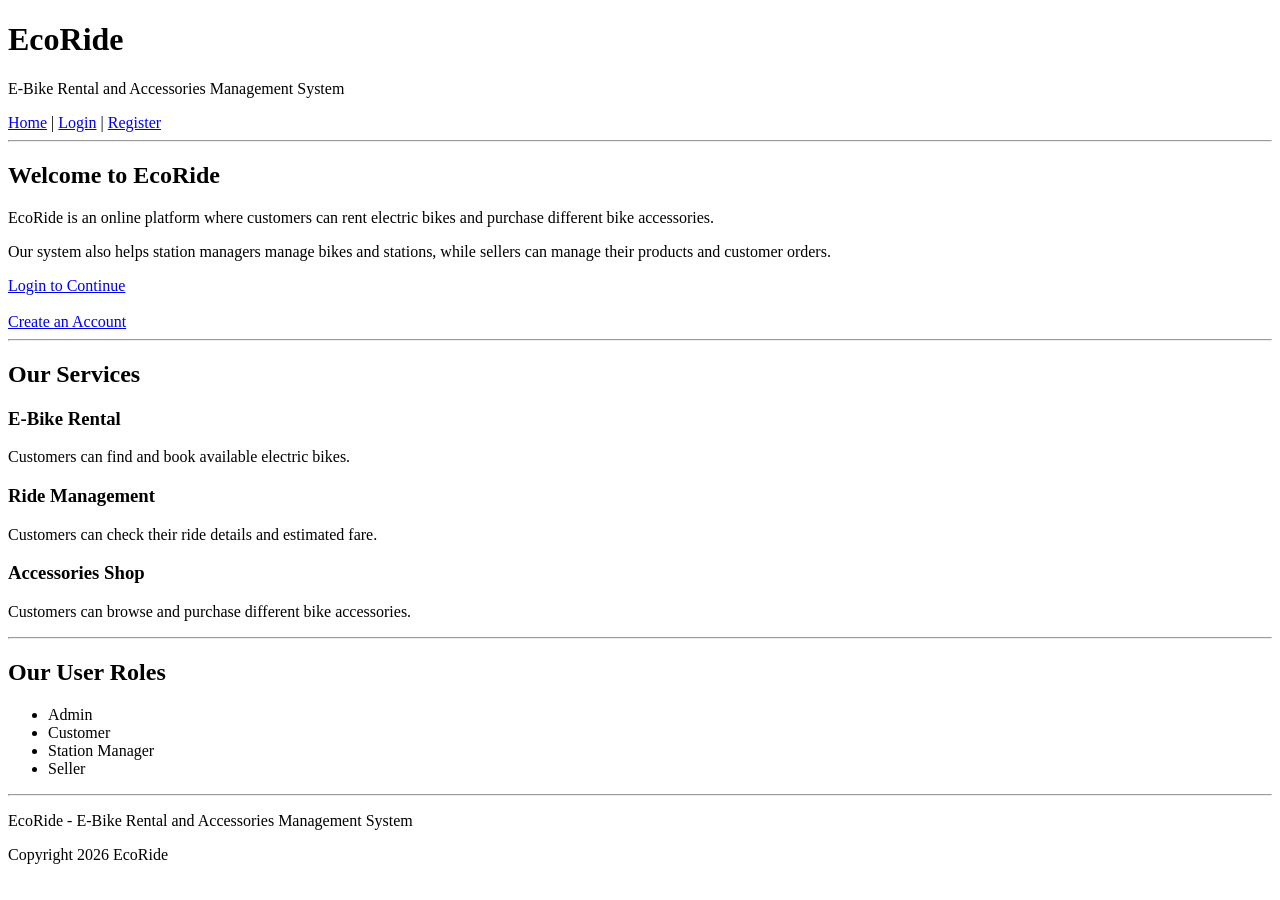
==== index.html @ fb43b181 "23-53874-3 added index.html, login.html, register.html, admin.html" ====
<!DOCTYPE html>
<html>
<head>
    <title>EcoRide - Home</title>
</head>
<body>

    <header>
        <h1>EcoRide</h1>
        <p>E-Bike Rental and Accessories Management System</p>

        <nav>
            <a href="index.html">Home</a> |
            <a href="login.html">Login</a> |
            <a href="register.html">Register</a>
        </nav>
    </header>

    <hr>

    <section>
        <h2>Welcome to EcoRide</h2>
        <p>
            EcoRide is an online platform where customers can rent electric
            bikes and purchase different bike accessories.
        </p>
        <p>
            Our system also helps station managers manage bikes and stations,
            while sellers can manage their products and customer orders.
        </p>

        <a href="login.html">Login to Continue</a>
        <br><br>
        <a href="register.html">Create an Account</a>
    </section>

    <hr>

    <section>
        <h2>Our Services</h2>

        <h3>E-Bike Rental</h3>
        <p>Customers can find and book available electric bikes.</p>

        <h3>Ride Management</h3>
        <p>Customers can check their ride details and estimated fare.</p>

        <h3>Accessories Shop</h3>
        <p>Customers can browse and purchase different bike accessories.</p>
    </section>

    <hr>

    <section>
        <h2>Our User Roles</h2>

        <ul>
            <li>Admin</li>
            <li>Customer</li>
            <li>Station Manager</li>
            <li>Seller</li>
        </ul>
    </section>

    <hr>

    <footer>
        <p>EcoRide - E-Bike Rental and Accessories Management System</p>
        <p>Copyright 2026 EcoRide</p>
    </footer>

</body>
</html>
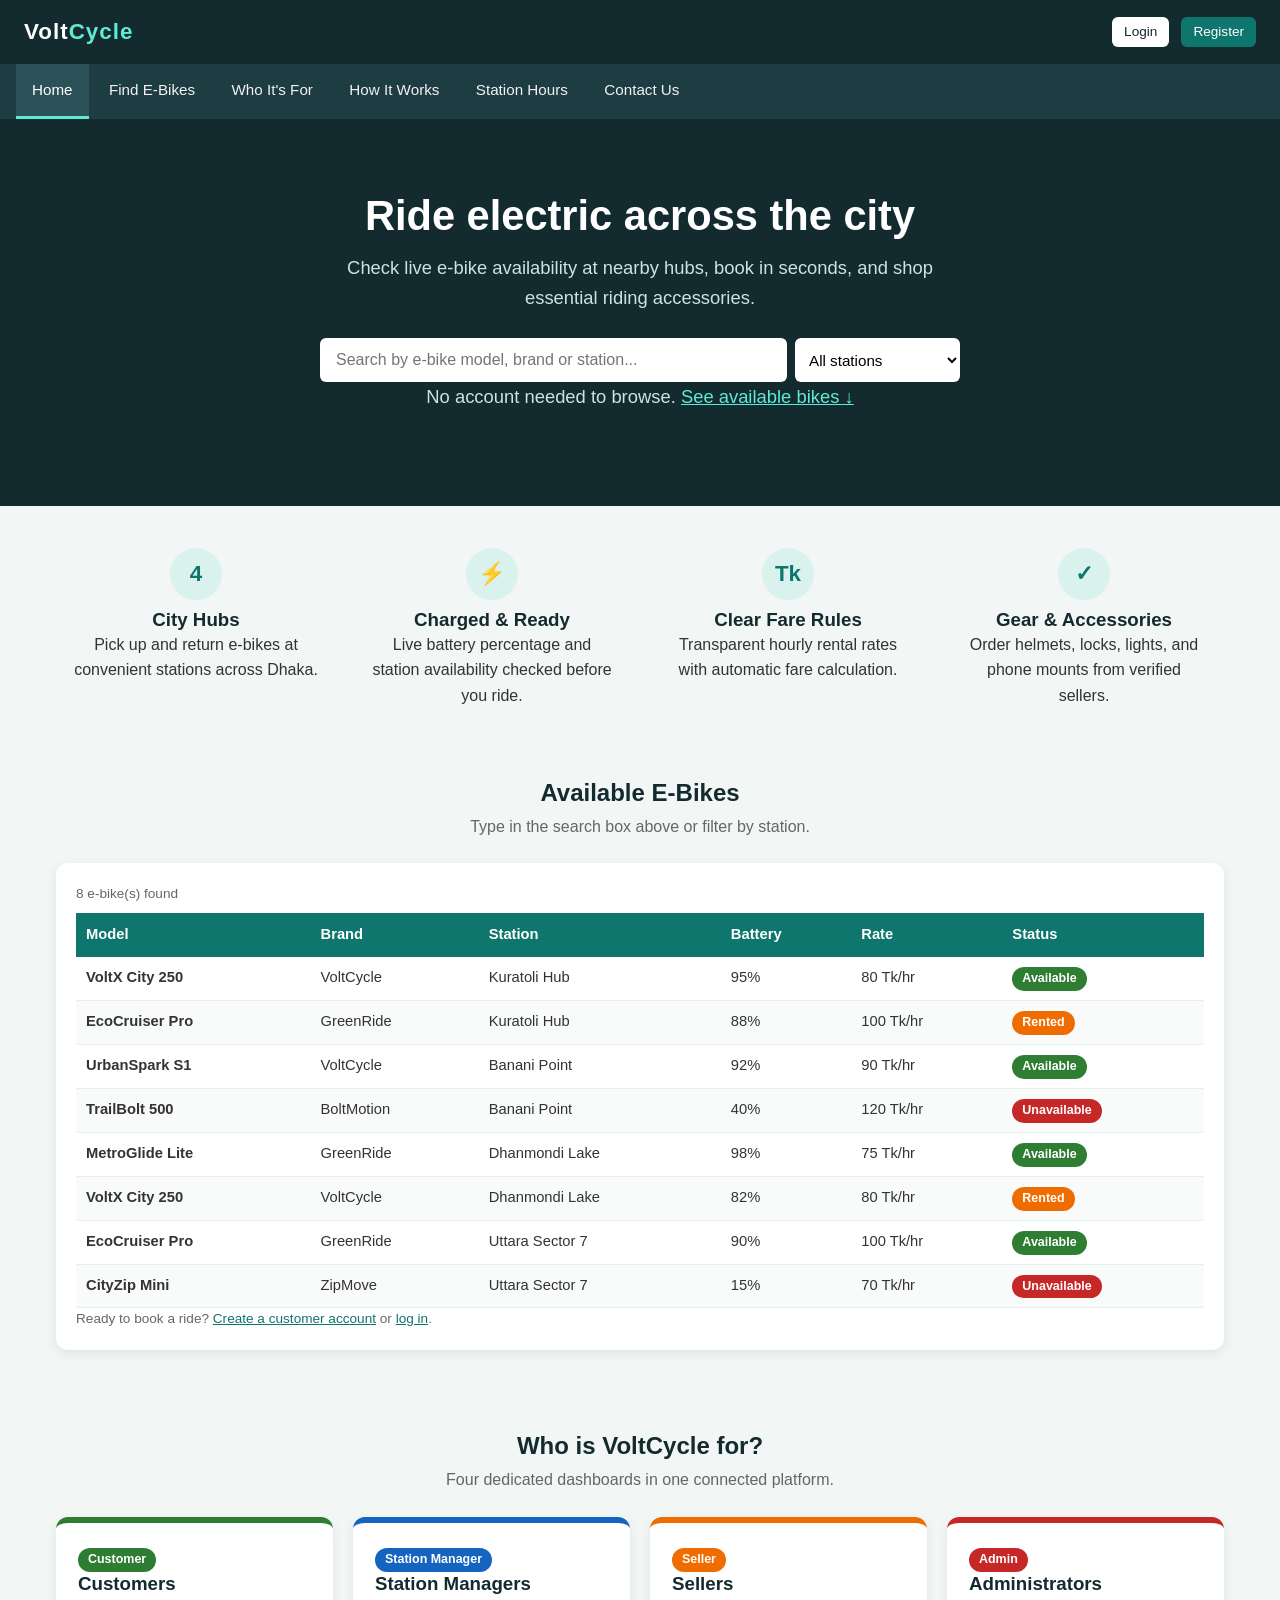
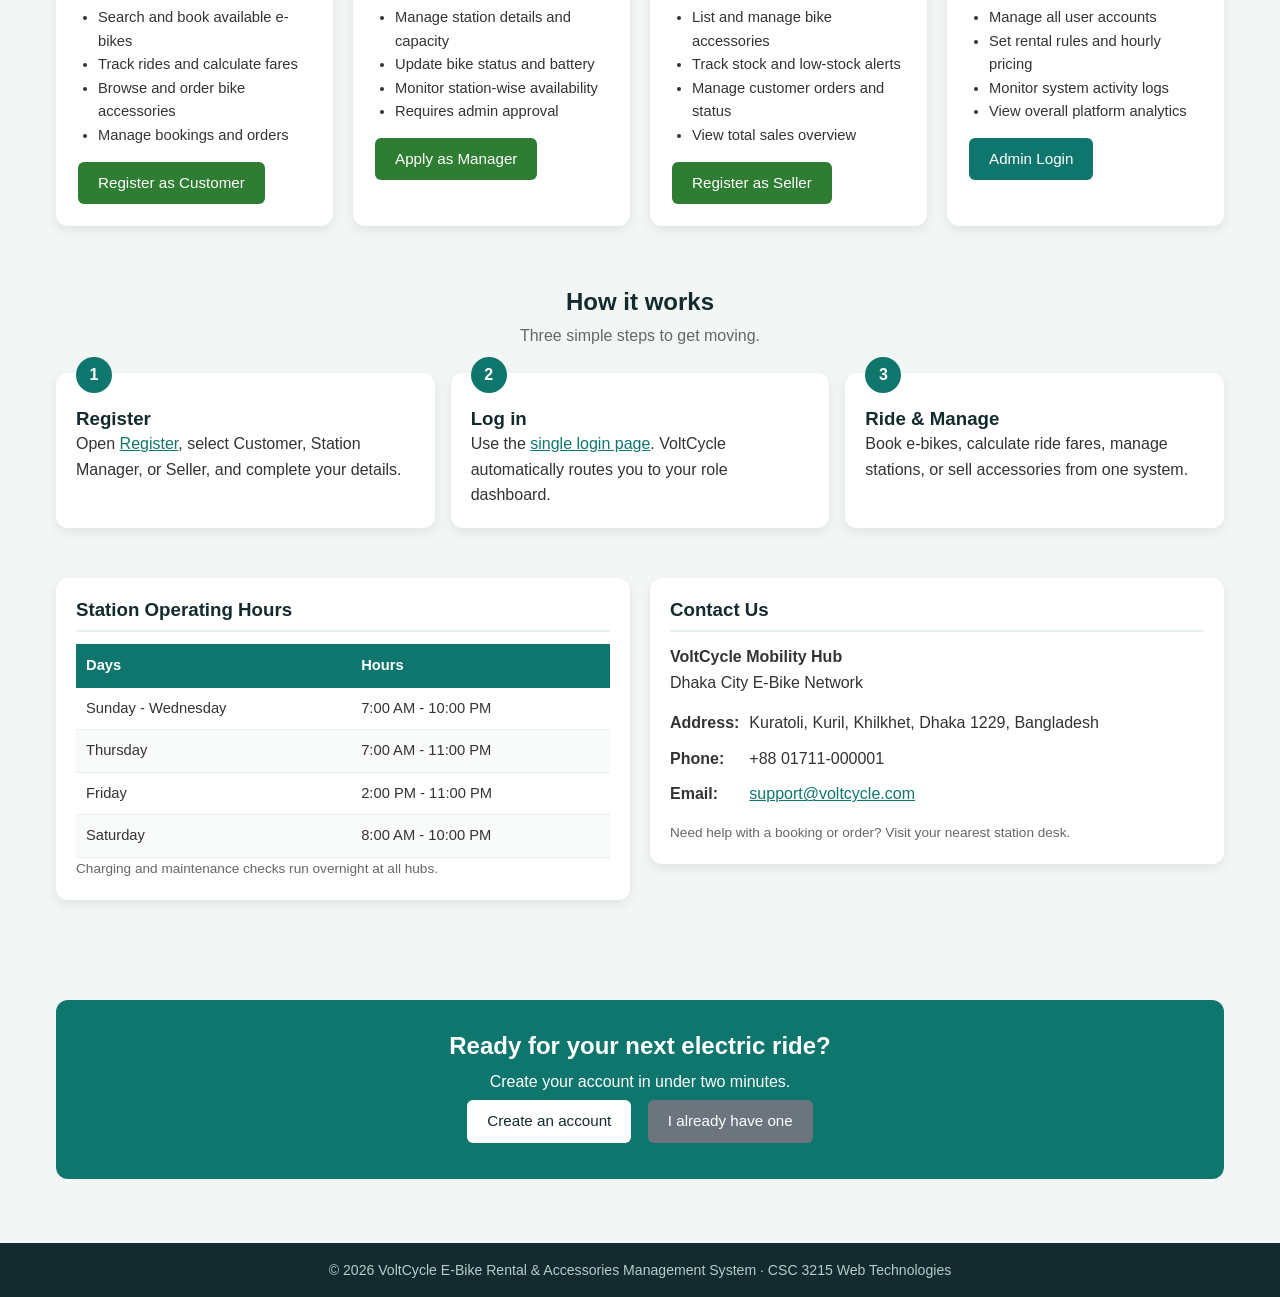
==== commit 1de72609: "23-53874-3 updated html files and added js files" ====
--- a/index.html
+++ b/index.html
@@ -1,73 +1,233 @@
 <!DOCTYPE html>
-<html>
+<html lang="en-US">
 <head>
-    <title>EcoRide - Home</title>
+  <meta charset="UTF-8">
+  <meta name="viewport" content="width=device-width, initial-scale=1.0">
+  <meta name="description" content="VoltCycle E-Bike Rental & Accessories Management System">
+  <title>Home | VoltCycle E-Bike</title>
+  <link rel="stylesheet" href="css/style.css">
 </head>
 <body>
 
-    <header>
-        <h1>EcoRide</h1>
-        <p>E-Bike Rental and Accessories Management System</p>
-
-        <nav>
-            <a href="index.html">Home</a> |
-            <a href="login.html">Login</a> |
-            <a href="register.html">Register</a>
-        </nav>
-    </header>
-
-    <hr>
-
-    <section>
-        <h2>Welcome to EcoRide</h2>
-        <p>
-            EcoRide is an online platform where customers can rent electric
-            bikes and purchase different bike accessories.
-        </p>
-        <p>
-            Our system also helps station managers manage bikes and stations,
-            while sellers can manage their products and customer orders.
-        </p>
-
-        <a href="login.html">Login to Continue</a>
-        <br><br>
-        <a href="register.html">Create an Account</a>
-    </section>
-
-    <hr>
-
-    <section>
-        <h2>Our Services</h2>
-
-        <h3>E-Bike Rental</h3>
-        <p>Customers can find and book available electric bikes.</p>
-
-        <h3>Ride Management</h3>
-        <p>Customers can check their ride details and estimated fare.</p>
-
-        <h3>Accessories Shop</h3>
-        <p>Customers can browse and purchase different bike accessories.</p>
-    </section>
-
-    <hr>
-
-    <section>
-        <h2>Our User Roles</h2>
-
-        <ul>
-            <li>Admin</li>
-            <li>Customer</li>
-            <li>Station Manager</li>
-            <li>Seller</li>
-        </ul>
-    </section>
-
-    <hr>
-
-    <footer>
-        <p>EcoRide - E-Bike Rental and Accessories Management System</p>
-        <p>Copyright 2026 EcoRide</p>
-    </footer>
-
+  <header class="header">
+    <a href="index.html" class="logo">Volt<span>Cycle</span></a>
+    <div class="user-info">
+      <a href="login.html" class="btn btn-small btn-light">Login</a>
+      <a href="register.html" class="btn btn-small">Register</a>
+    </div>
+  </header>
+
+  <nav class="topnav">
+    <a href="index.html" class="active">Home</a>
+    <a href="#fleet">Find E-Bikes</a>
+    <a href="#who">Who It's For</a>
+    <a href="#how">How It Works</a>
+    <a href="#hours">Station Hours</a>
+    <a href="#contact">Contact Us</a>
+  </nav>
+
+  <div class="hero">
+    <h1>Ride electric across the city</h1>
+    <p>Check live e-bike availability at nearby hubs, book in seconds, and shop essential riding accessories.</p>
+
+    <div class="hero-search">
+      <input type="text" id="fleetSearch" placeholder="Search by e-bike model, brand or station..." onkeyup="renderPublicFleet()">
+      <select id="fleetStation" onchange="renderPublicFleet()">
+        <option value="All">All stations</option>
+        <option value="Kuratoli Hub">Kuratoli Hub</option>
+        <option value="Banani Point">Banani Point</option>
+        <option value="Dhanmondi Lake">Dhanmondi Lake</option>
+        <option value="Uttara Sector 7">Uttara Sector 7</option>
+      </select>
+    </div>
+    <p class="hero-note">No account needed to browse. <a href="#fleet" class="hero-link">See available bikes &darr;</a></p>
+  </div>
+
+  <main class="container">
+
+    <div class="feature-strip">
+      <div class="feature">
+        <span class="feature-icon">4</span>
+        <h3>City Hubs</h3>
+        <p>Pick up and return e-bikes at convenient stations across Dhaka.</p>
+      </div>
+      <div class="feature">
+        <span class="feature-icon">&#9889;</span>
+        <h3>Charged &amp; Ready</h3>
+        <p>Live battery percentage and station availability checked before you ride.</p>
+      </div>
+      <div class="feature">
+        <span class="feature-icon">Tk</span>
+        <h3>Clear Fare Rules</h3>
+        <p>Transparent hourly rental rates with automatic fare calculation.</p>
+      </div>
+      <div class="feature">
+        <span class="feature-icon">&#10003;</span>
+        <h3>Gear &amp; Accessories</h3>
+        <p>Order helmets, locks, lights, and phone mounts from verified sellers.</p>
+      </div>
+    </div>
+
+    <section id="fleet" class="home-section">
+      <div class="section-heading">
+        <h2>Available E-Bikes</h2>
+        <p>Type in the search box above or filter by station.</p>
+      </div>
+      <div class="card">
+        <p class="result-count" id="fleetCount"></p>
+        <div class="table-wrapper">
+          <table class="data-table">
+            <thead>
+              <tr><th>Model</th><th>Brand</th><th>Station</th><th>Battery</th><th>Rate</th><th>Status</th></tr>
+            </thead>
+            <tbody id="fleetBody"></tbody>
+          </table>
+        </div>
+        <p class="hint">Ready to book a ride? <a href="register.html">Create a customer account</a> or <a href="login.html">log in</a>.</p>
+      </div>
+    </section>
+
+    <section id="who" class="home-section">
+      <div class="section-heading">
+        <h2>Who is VoltCycle for?</h2>
+        <p>Four dedicated dashboards in one connected platform.</p>
+      </div>
+
+      <div class="role-grid">
+        <div class="role-card customer">
+          <span class="badge customer">Customer</span>
+          <h3>Customers</h3>
+          <ul>
+            <li>Search and book available e-bikes</li>
+            <li>Track rides and calculate fares</li>
+            <li>Browse and order bike accessories</li>
+            <li>Manage bookings and orders</li>
+          </ul>
+          <a href="register.html" class="btn btn-success">Register as Customer</a>
+        </div>
+
+        <div class="role-card manager">
+          <span class="badge manager">Station Manager</span>
+          <h3>Station Managers</h3>
+          <ul>
+            <li>Manage station details and capacity</li>
+            <li>Update bike status and battery</li>
+            <li>Monitor station-wise availability</li>
+            <li>Requires admin approval</li>
+          </ul>
+          <a href="register.html" class="btn btn-success">Apply as Manager</a>
+        </div>
+
+        <div class="role-card seller">
+          <span class="badge seller">Seller</span>
+          <h3>Sellers</h3>
+          <ul>
+            <li>List and manage bike accessories</li>
+            <li>Track stock and low-stock alerts</li>
+            <li>Manage customer orders and status</li>
+            <li>View total sales overview</li>
+          </ul>
+          <a href="register.html" class="btn btn-success">Register as Seller</a>
+        </div>
+
+        <div class="role-card admin">
+          <span class="badge admin">Admin</span>
+          <h3>Administrators</h3>
+          <ul>
+            <li>Manage all user accounts</li>
+            <li>Set rental rules and hourly pricing</li>
+            <li>Monitor system activity logs</li>
+            <li>View overall platform analytics</li>
+          </ul>
+          <a href="login.html" class="btn">Admin Login</a>
+        </div>
+      </div>
+    </section>
+
+    <section id="how" class="home-section">
+      <div class="section-heading">
+        <h2>How it works</h2>
+        <p>Three simple steps to get moving.</p>
+      </div>
+      <div class="steps">
+        <div class="step">
+          <span class="step-number">1</span>
+          <h3>Register</h3>
+          <p>Open <a href="register.html">Register</a>, select Customer, Station Manager, or Seller, and complete your details.</p>
+        </div>
+        <div class="step">
+          <span class="step-number">2</span>
+          <h3>Log in</h3>
+          <p>Use the <a href="login.html">single login page</a>. VoltCycle automatically routes you to your role dashboard.</p>
+        </div>
+        <div class="step">
+          <span class="step-number">3</span>
+          <h3>Ride &amp; Manage</h3>
+          <p>Book e-bikes, calculate ride fares, manage stations, or sell accessories from one system.</p>
+        </div>
+      </div>
+    </section>
+
+    <div class="row">
+      <section id="hours" class="col home-section">
+        <div class="card">
+          <h3>Station Operating Hours</h3>
+          <table class="data-table">
+            <thead>
+              <tr><th>Days</th><th>Hours</th></tr>
+            </thead>
+            <tbody>
+              <tr><td>Sunday - Wednesday</td><td>7:00 AM - 10:00 PM</td></tr>
+              <tr><td>Thursday</td><td>7:00 AM - 11:00 PM</td></tr>
+              <tr><td>Friday</td><td>2:00 PM - 11:00 PM</td></tr>
+              <tr><td>Saturday</td><td>8:00 AM - 10:00 PM</td></tr>
+            </tbody>
+          </table>
+          <p class="hint">Charging and maintenance checks run overnight at all hubs.</p>
+        </div>
+      </section>
+
+      <section id="contact" class="col home-section">
+        <div class="card">
+          <h3>Contact Us</h3>
+          <p><strong>VoltCycle Mobility Hub</strong><br>
+             Dhaka City E-Bike Network</p>
+          <table class="contact-table">
+            <tr>
+              <td>Address:</td>
+              <td>Kuratoli, Kuril, Khilkhet, Dhaka 1229, Bangladesh</td>
+            </tr>
+            <tr>
+              <td>Phone:</td>
+              <td>+88 01711-000001</td>
+            </tr>
+            <tr>
+              <td>Email:</td>
+              <td><a href="mailto:support@voltcycle.com">support@voltcycle.com</a></td>
+            </tr>
+          </table>
+          <p class="hint">Need help with a booking or order? Visit your nearest station desk.</p>
+        </div>
+      </section>
+    </div>
+
+    <section class="home-section">
+      <div class="cta-band">
+        <h2>Ready for your next electric ride?</h2>
+        <p>Create your account in under two minutes.</p>
+        <a href="register.html" class="btn btn-light">Create an account</a>
+        <a href="login.html" class="btn btn-secondary">I already have one</a>
+      </div>
+    </section>
+
+  </main>
+
+  <footer class="footer">
+    &copy; 2026 VoltCycle E-Bike Rental &amp; Accessories Management System &middot; CSC 3215 Web Technologies
+  </footer>
+
+  <script src="js/data.js"></script>
+  <script src="js/common.js"></script>
+  <script src="js/home.js"></script>
 </body>
-</html>+</html>
--- a/css/style.css
+++ b/css/style.css
@@ -0,0 +1,867 @@
+/* =====================================================================
+   VoltCycle E-Bike Rental & Accessories Management System - style.css
+   ---------------------------------------------------------------------
+   ONE external style sheet, linked from the <head> of every page.
+   This file contains only CSS, no HTML tags.
+   ===================================================================== */
+
+* {
+    margin: 0;
+    padding: 0;
+    box-sizing: border-box;
+}
+
+body {
+    font-family: "Segoe UI", Arial, sans-serif;
+    font-size: 16px;
+    line-height: 1.6;
+    color: #333333;
+    background-color: #F2F6F5;
+}
+
+h1,
+h2,
+h3 {
+    line-height: 1.3;
+    color: #132A2E;
+}
+
+a {
+    color: #0F766E;
+}
+
+a:hover {
+    color: #14B8A6;
+}
+
+/* ---------------------------------------------------------------------
+   HEADER AND NAVIGATION BAR
+   --------------------------------------------------------------------- */
+.header {
+    background-color: #132A2E;
+    color: white;
+    padding: 14px 24px;
+    display: flex;
+    justify-content: space-between;
+    align-items: center;
+    flex-wrap: wrap;
+    gap: 10px;
+}
+
+.logo {
+    font-size: 1.4rem;
+    font-weight: bold;
+    color: white;
+    text-decoration: none;
+    letter-spacing: 1px;
+}
+
+.logo span {
+    color: #5EEAD4;
+}
+
+.logo:hover {
+    color: white;
+}
+
+.user-info {
+    display: flex;
+    align-items: center;
+    gap: 12px;
+    font-size: 0.95rem;
+}
+
+.topnav {
+    position: sticky;
+    top: 0;
+    z-index: 10;
+    background-color: #1E3D42;
+    padding: 0 16px;
+    overflow-x: auto;
+    white-space: nowrap;
+}
+
+.topnav a,
+.topnav button {
+    display: inline-block;
+    color: #F2F2F2;
+    background-color: transparent;
+    border: none;
+    font-family: inherit;
+    font-size: 0.95rem;
+    padding: 14px 16px;
+    text-decoration: none;
+    cursor: pointer;
+    border-bottom: 3px solid transparent;
+    transition: background-color 0.3s;
+}
+
+.topnav a:hover,
+.topnav button:hover {
+    background-color: #2A5258;
+    color: white;
+}
+
+.topnav a.active,
+.topnav button.active {
+    border-bottom: 3px solid #5EEAD4;
+    background-color: #2A5258;
+    color: white;
+}
+
+/* ---------------------------------------------------------------------
+   LAYOUT: CONTAINER, SECTIONS AND CARDS
+   --------------------------------------------------------------------- */
+.container {
+    max-width: 1200px;
+    margin: 0 auto;
+    padding: 24px 16px;
+    min-height: 75vh;
+}
+
+.page-section {
+    display: none;
+}
+
+.page-title {
+    margin-bottom: 4px;
+    font-size: 1.6rem;
+}
+
+.page-subtitle {
+    color: #555555;
+    margin-bottom: 20px;
+}
+
+.card {
+    background-color: white;
+    border-radius: 12px;
+    box-shadow: 0 4px 12px rgba(0, 0, 0, 0.08);
+    padding: 20px;
+    margin-bottom: 20px;
+}
+
+.card h3 {
+    margin-bottom: 12px;
+    padding-bottom: 8px;
+    border-bottom: 2px solid #E6F0EE;
+}
+
+.row {
+    display: flex;
+    flex-wrap: wrap;
+    gap: 20px;
+}
+
+.col {
+    flex: 1;
+    min-width: 300px;
+}
+
+.col-wide {
+    flex: 2;
+    min-width: 300px;
+}
+
+.hint {
+    font-size: 0.85rem;
+    color: #666666;
+}
+
+/* ---------------------------------------------------------------------
+   FORMS
+   --------------------------------------------------------------------- */
+fieldset {
+    border: 1px solid #CBE0DC;
+    border-radius: 8px;
+    padding: 12px 16px 16px 16px;
+    margin-bottom: 16px;
+}
+
+legend {
+    font-weight: bold;
+    color: #0F766E;
+    padding: 0 8px;
+}
+
+.form-table {
+    width: 100%;
+    border-collapse: collapse;
+}
+
+.form-table td {
+    padding: 6px 4px;
+    vertical-align: top;
+}
+
+.form-table td:first-child {
+    width: 35%;
+    padding-top: 12px;
+}
+
+label {
+    font-weight: 600;
+    color: #444444;
+}
+
+.option-label {
+    font-weight: normal;
+    margin-right: 12px;
+}
+
+input[type="text"],
+input[type="email"],
+input[type="password"],
+input[type="number"],
+input[type="date"],
+input[type="time"],
+input[type="tel"],
+select,
+textarea {
+    width: 100%;
+    padding: 8px 10px;
+    border: 1px solid #C2D4D0;
+    border-radius: 6px;
+    font-family: inherit;
+    font-size: 0.95rem;
+    background-color: white;
+}
+
+input:focus,
+select:focus,
+textarea:focus {
+    outline: 2px solid #14B8A6;
+    border-color: #14B8A6;
+}
+
+textarea {
+    resize: none;
+}
+
+input[type="radio"],
+input[type="checkbox"] {
+    margin-right: 4px;
+    accent-color: #0F766E;
+}
+
+.error {
+    display: block;
+    color: #C62828;
+    font-size: 0.85rem;
+    min-height: 1em;
+}
+
+.form-buttons {
+    margin-top: 8px;
+}
+
+/* ---------------------------------------------------------------------
+   BUTTONS
+   --------------------------------------------------------------------- */
+.btn {
+    display: inline-block;
+    background-color: #0F766E;
+    color: white;
+    border: none;
+    padding: 9px 20px;
+    border-radius: 6px;
+    font-family: inherit;
+    font-size: 0.95rem;
+    cursor: pointer;
+    text-decoration: none;
+    transition: background-color 0.3s;
+}
+
+.btn:hover {
+    background-color: #14B8A6;
+    color: white;
+}
+
+.btn:focus {
+    outline: 3px solid orange;
+}
+
+.btn:disabled {
+    background-color: #BBBBBB;
+    cursor: not-allowed;
+}
+
+.btn-secondary {
+    background-color: #6C757D;
+}
+
+.btn-secondary:hover {
+    background-color: #868E96;
+}
+
+.btn-success {
+    background-color: #2E7D32;
+}
+
+.btn-success:hover {
+    background-color: #43A047;
+}
+
+.btn-danger {
+    background-color: #C62828;
+}
+
+.btn-danger:hover {
+    background-color: #E53935;
+}
+
+.btn-light {
+    background-color: white;
+    color: #132A2E;
+}
+
+.btn-light:hover {
+    background-color: #E6F0EE;
+    color: #132A2E;
+}
+
+.btn-small {
+    padding: 4px 12px;
+    font-size: 0.85rem;
+}
+
+.btn-block {
+    width: 100%;
+    padding: 11px;
+    font-size: 1rem;
+}
+
+/* ---------------------------------------------------------------------
+   TABLES
+   --------------------------------------------------------------------- */
+.table-wrapper {
+    overflow-x: auto;
+}
+
+.data-table {
+    width: 100%;
+    border-collapse: collapse;
+    font-size: 0.92rem;
+}
+
+.data-table th {
+    background-color: #0F766E;
+    color: white;
+    text-align: left;
+    padding: 10px;
+    white-space: nowrap;
+}
+
+.data-table td {
+    padding: 9px 10px;
+    border-bottom: 1px solid #E6F0EE;
+}
+
+.data-table td:first-child,
+.data-table td:last-child {
+    white-space: nowrap;
+}
+
+.data-table tbody tr:nth-child(even) {
+    background-color: #F8FBFA;
+}
+
+.data-table tbody tr:hover {
+    background-color: #EBF5F3;
+}
+
+.data-table td .btn {
+    margin: 2px;
+}
+
+.empty-row {
+    text-align: center;
+    color: #888888;
+    padding: 20px;
+}
+
+.search-bar {
+    display: flex;
+    flex-wrap: wrap;
+    gap: 10px;
+    margin-bottom: 14px;
+}
+
+.search-bar input {
+    flex: 2;
+    min-width: 200px;
+}
+
+.search-bar select {
+    flex: 1;
+    min-width: 150px;
+}
+
+.result-count {
+    font-size: 0.85rem;
+    color: #666666;
+    margin-bottom: 8px;
+}
+
+/* ---------------------------------------------------------------------
+   BADGES AND MESSAGES
+   --------------------------------------------------------------------- */
+.badge {
+    display: inline-block;
+    padding: 2px 10px;
+    border-radius: 12px;
+    font-size: 0.78rem;
+    font-weight: bold;
+    color: white;
+    background-color: #6C757D;
+    white-space: nowrap;
+}
+
+.badge.admin {
+    background-color: #C62828;
+}
+
+.badge.customer {
+    background-color: #2E7D32;
+}
+
+.badge.manager {
+    background-color: #1565C0;
+}
+
+.badge.seller {
+    background-color: #EF6C00;
+}
+
+.badge.green {
+    background-color: #2E7D32;
+}
+
+.badge.orange {
+    background-color: #EF6C00;
+}
+
+.badge.red {
+    background-color: #C62828;
+}
+
+.badge.blue {
+    background-color: #1565C0;
+}
+
+.badge.grey {
+    background-color: #6C757D;
+}
+
+.message {
+    display: none;
+    padding: 10px 14px;
+    border-radius: 6px;
+    margin-bottom: 14px;
+    border-left: 5px solid;
+}
+
+.message.success {
+    background-color: #E8F5E9;
+    border-color: #2E7D32;
+    color: #1B5E20;
+}
+
+.message.error {
+    background-color: #FFEBEE;
+    border-color: #C62828;
+    color: #B71C1C;
+}
+
+.message.info {
+    background-color: #E3F2FD;
+    border-color: #1565C0;
+    color: #0D47A1;
+}
+
+/* ---------------------------------------------------------------------
+   DASHBOARD WIDGETS
+   --------------------------------------------------------------------- */
+.stats-grid {
+    display: grid;
+    grid-template-columns: repeat(auto-fit, minmax(200px, 1fr));
+    gap: 16px;
+    margin-bottom: 20px;
+}
+
+.stat-card {
+    background-color: white;
+    border-radius: 12px;
+    padding: 18px;
+    box-shadow: 0 4px 12px rgba(0, 0, 0, 0.08);
+    border-left: 6px solid #0F766E;
+    transition: transform 0.3s;
+}
+
+.stat-card:hover {
+    transform: scale(1.03);
+}
+
+.stat-card .stat-number {
+    font-size: 2rem;
+    font-weight: bold;
+    color: #132A2E;
+}
+
+.stat-card .stat-label {
+    color: #666666;
+    font-size: 0.9rem;
+}
+
+.bar-row {
+    display: flex;
+    align-items: center;
+    margin-bottom: 10px;
+}
+
+.bar-label {
+    width: 150px;
+    font-size: 0.9rem;
+}
+
+.bar-track {
+    flex: 1;
+    background-color: #E6F0EE;
+    border-radius: 6px;
+    height: 22px;
+    overflow: hidden;
+}
+
+.bar-fill {
+    height: 100%;
+    width: 0;
+    background-color: #0F766E;
+    border-radius: 6px;
+    transition: width 0.6s;
+}
+
+.bar-value {
+    width: 55px;
+    text-align: right;
+    font-weight: bold;
+    font-size: 0.9rem;
+}
+
+.notice-board {
+    height: 380px;
+    overflow-y: auto;
+    border: 1px solid #E6F0EE;
+    border-radius: 8px;
+    padding: 10px;
+    background-color: #FAFDFC;
+}
+
+.log-item {
+    background-color: white;
+    border-left: 5px solid #0F766E;
+    border-radius: 4px;
+    padding: 8px 12px;
+    margin-bottom: 8px;
+    box-shadow: 0 1px 3px rgba(0, 0, 0, 0.06);
+}
+
+.log-item .log-time {
+    font-size: 0.8rem;
+    color: #888888;
+}
+
+.result-box {
+    background-color: #F0FAF8;
+    border: 2px dashed #5EEAD4;
+    border-radius: 10px;
+    padding: 16px;
+    margin-top: 12px;
+}
+
+.result-box .big {
+    font-size: 1.6rem;
+    font-weight: bold;
+    color: #0F766E;
+}
+
+/* ---------------------------------------------------------------------
+   HOME, LOGIN AND REGISTER PAGES
+   --------------------------------------------------------------------- */
+.hero {
+    background-color: #132A2E;
+    color: white;
+    text-align: center;
+    padding: 70px 20px;
+}
+
+.hero h1 {
+    color: white;
+    font-size: 2.6rem;
+    margin-bottom: 10px;
+}
+
+.hero p {
+    font-size: 1.15rem;
+    color: #CCE3DF;
+    max-width: 650px;
+    margin: 0 auto 24px auto;
+}
+
+.hero-search {
+    max-width: 640px;
+    margin: 26px auto 0 auto;
+    display: flex;
+    flex-wrap: wrap;
+    gap: 8px;
+}
+
+.hero-search input {
+    flex: 3;
+    min-width: 220px;
+    padding: 13px 16px;
+    font-size: 1rem;
+    border: none;
+}
+
+.hero-search select {
+    flex: 1;
+    min-width: 150px;
+    border: none;
+}
+
+.hero-note {
+    font-size: 0.9rem;
+    color: #A7C7C2;
+    margin-top: 10px;
+}
+
+.hero-link {
+    color: #5EEAD4;
+}
+
+.hero-link:hover {
+    color: white;
+}
+
+.home-section {
+    padding: 40px 0 10px 0;
+}
+
+.section-heading {
+    text-align: center;
+    margin: 10px 0 24px 0;
+}
+
+.section-heading p {
+    color: #666666;
+    font-weight: normal;
+    font-size: 1rem;
+    margin-top: 6px;
+}
+
+.feature-strip {
+    display: grid;
+    grid-template-columns: repeat(auto-fit, minmax(220px, 1fr));
+    gap: 16px;
+}
+
+.feature {
+    text-align: center;
+    padding: 18px;
+}
+
+.feature .feature-icon {
+    display: inline-block;
+    width: 52px;
+    height: 52px;
+    line-height: 52px;
+    border-radius: 50%;
+    background-color: #D9F2EE;
+    color: #0F766E;
+    font-size: 1.4rem;
+    font-weight: bold;
+    margin-bottom: 8px;
+}
+
+.role-grid {
+    display: grid;
+    grid-template-columns: repeat(auto-fit, minmax(240px, 1fr));
+    gap: 20px;
+}
+
+.role-card {
+    background-color: white;
+    border-radius: 12px;
+    padding: 22px;
+    box-shadow: 0 4px 12px rgba(0, 0, 0, 0.08);
+    border-top: 6px solid #0F766E;
+    transition: transform 0.3s, box-shadow 0.3s;
+}
+
+.role-card:hover {
+    transform: scale(1.03);
+    box-shadow: 0 8px 20px rgba(0, 0, 0, 0.12);
+}
+
+.role-card.admin {
+    border-top-color: #C62828;
+}
+
+.role-card.customer {
+    border-top-color: #2E7D32;
+}
+
+.role-card.manager {
+    border-top-color: #1565C0;
+}
+
+.role-card.seller {
+    border-top-color: #EF6C00;
+}
+
+.role-card h3 {
+    margin-bottom: 8px;
+}
+
+.role-card ul {
+    margin: 10px 0 0 20px;
+    font-size: 0.92rem;
+}
+
+.role-card .btn {
+    margin-top: 14px;
+}
+
+.steps {
+    display: grid;
+    grid-template-columns: repeat(auto-fit, minmax(220px, 1fr));
+    gap: 16px;
+}
+
+.step {
+    background-color: white;
+    border-radius: 12px;
+    padding: 20px;
+    box-shadow: 0 4px 12px rgba(0, 0, 0, 0.08);
+    position: relative;
+    padding-top: 34px;
+}
+
+.step-number {
+    position: absolute;
+    top: -16px;
+    left: 20px;
+    width: 36px;
+    height: 36px;
+    line-height: 36px;
+    text-align: center;
+    border-radius: 50%;
+    background-color: #0F766E;
+    color: white;
+    font-weight: bold;
+}
+
+.cta-band {
+    background-color: #0F766E;
+    color: white;
+    border-radius: 12px;
+    padding: 30px 20px;
+    text-align: center;
+    margin-top: 30px;
+}
+
+.cta-band h2 {
+    color: white;
+    margin-bottom: 8px;
+}
+
+.cta-band .btn {
+    margin: 6px;
+}
+
+.contact-table {
+    margin: 10px 0;
+    border-collapse: collapse;
+}
+
+.contact-table td {
+    padding: 5px 10px 5px 0;
+    vertical-align: top;
+}
+
+.contact-table td:first-child {
+    font-weight: bold;
+    white-space: nowrap;
+}
+
+.auth-box {
+    max-width: 480px;
+    margin: 40px auto;
+}
+
+.auth-box.wide {
+    max-width: 720px;
+}
+
+.auth-switch {
+    text-align: center;
+    margin-top: 16px;
+}
+
+.demo-accounts {
+    font-size: 0.88rem;
+}
+
+.demo-accounts td {
+    padding: 2px 8px 2px 0;
+}
+
+.form-body,
+.type-fields {
+    display: none;
+}
+
+.type-grid {
+    display: grid;
+    grid-template-columns: repeat(auto-fit, minmax(180px, 1fr));
+    gap: 12px;
+}
+
+.type-option {
+    display: block;
+    border: 2px solid #CBE0DC;
+    border-radius: 10px;
+    padding: 14px;
+    cursor: pointer;
+    font-weight: normal;
+    background-color: white;
+    transition: border-color 0.3s, background-color 0.3s;
+}
+
+.type-option:hover {
+    border-color: #14B8A6;
+}
+
+.type-option strong {
+    font-size: 1.05rem;
+    color: #132A2E;
+}
+
+.type-option .hint {
+    display: block;
+    margin-top: 4px;
+}
+
+.type-option.selected {
+    border-color: #0F766E;
+    background-color: #EBF7F5;
+}
+
+.footer {
+    background-color: #132A2E;
+    color: #B2CEC9;
+    text-align: center;
+    padding: 16px;
+    margin-top: 30px;
+    font-size: 0.88rem;
+}
